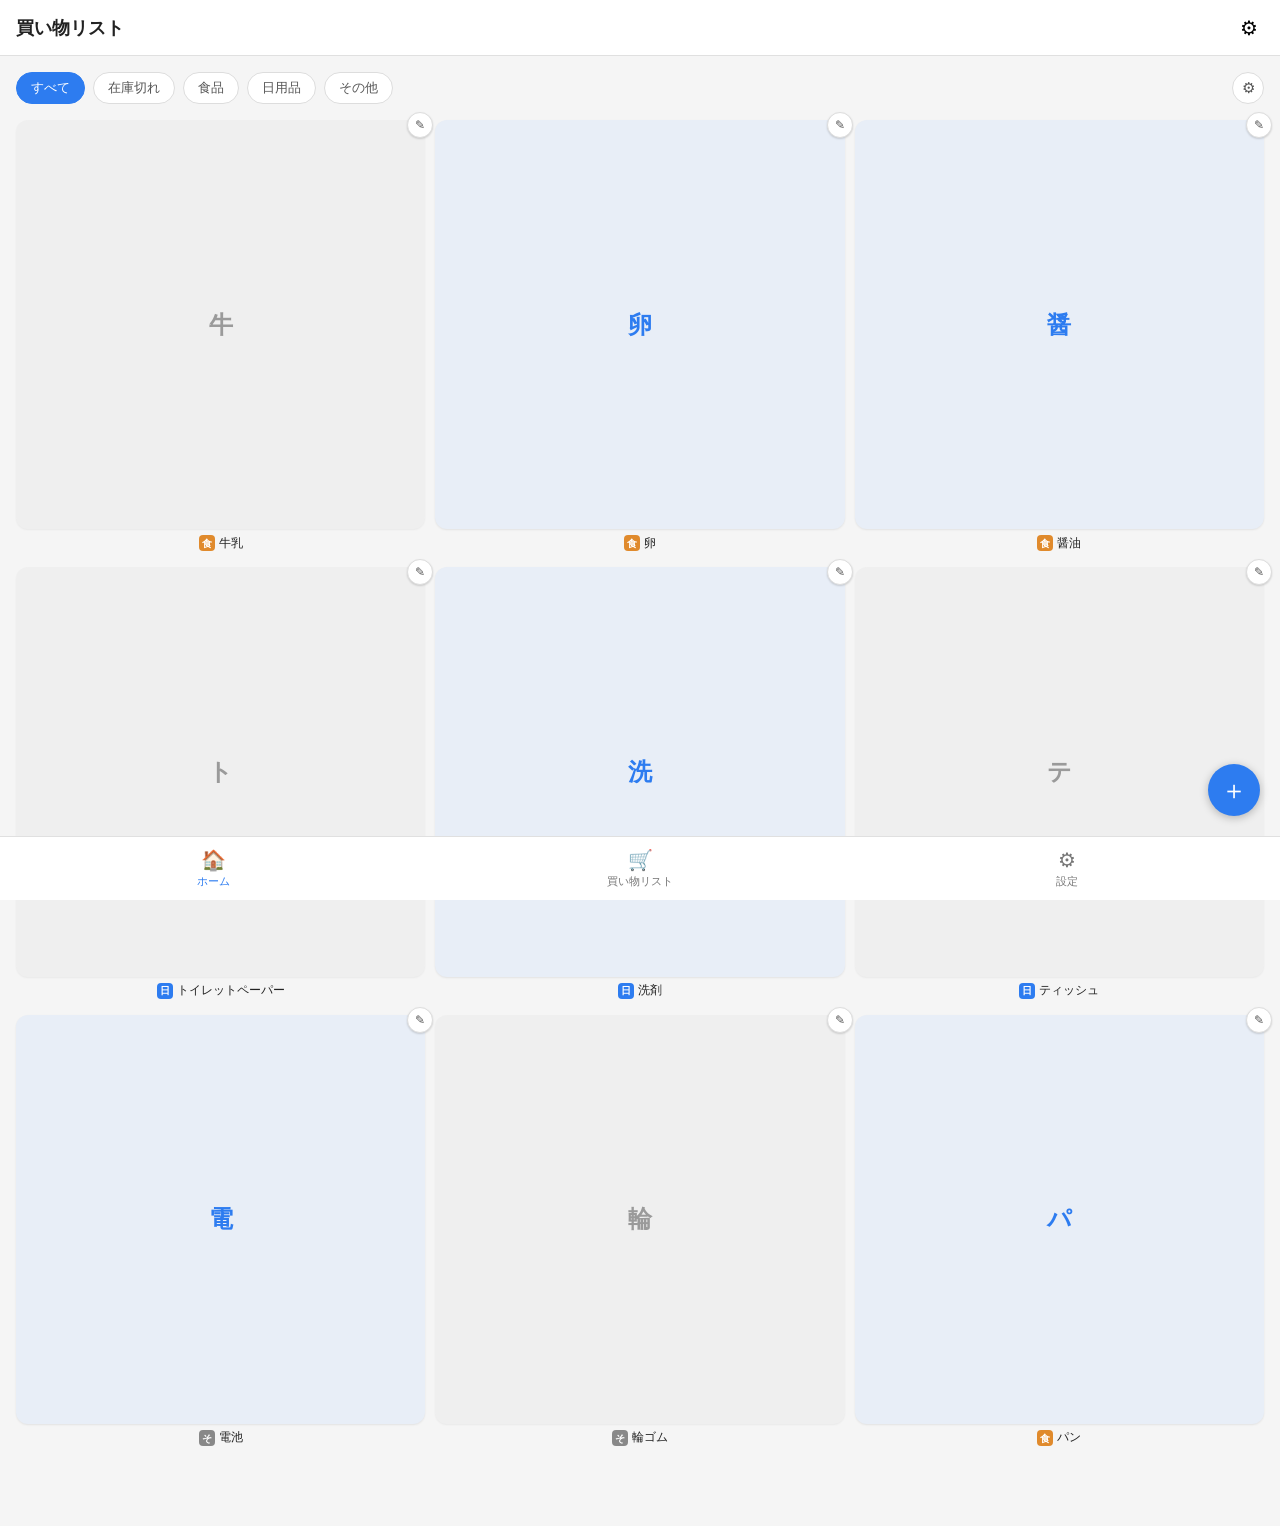
==== index.html @ 12164f93 "GitHub Pages公開用にルートの入口ページ(リダイレクト)を追加 - リポジトリ直下にindex.htmlを追加し、src/index.htmlへ自動遷移させる - GitHub Pagesを" ====
<!DOCTYPE html>
<html lang="ja">
<head>
  <meta charset="UTF-8">
  <meta name="viewport" content="width=device-width, initial-scale=1.0">
  <meta http-equiv="refresh" content="0; url=src/index.html">
  <title>買い物リスト</title>
</head>
<body>
  <p><a href="src/index.html">買い物リストを開く</a></p>
</body>
</html>
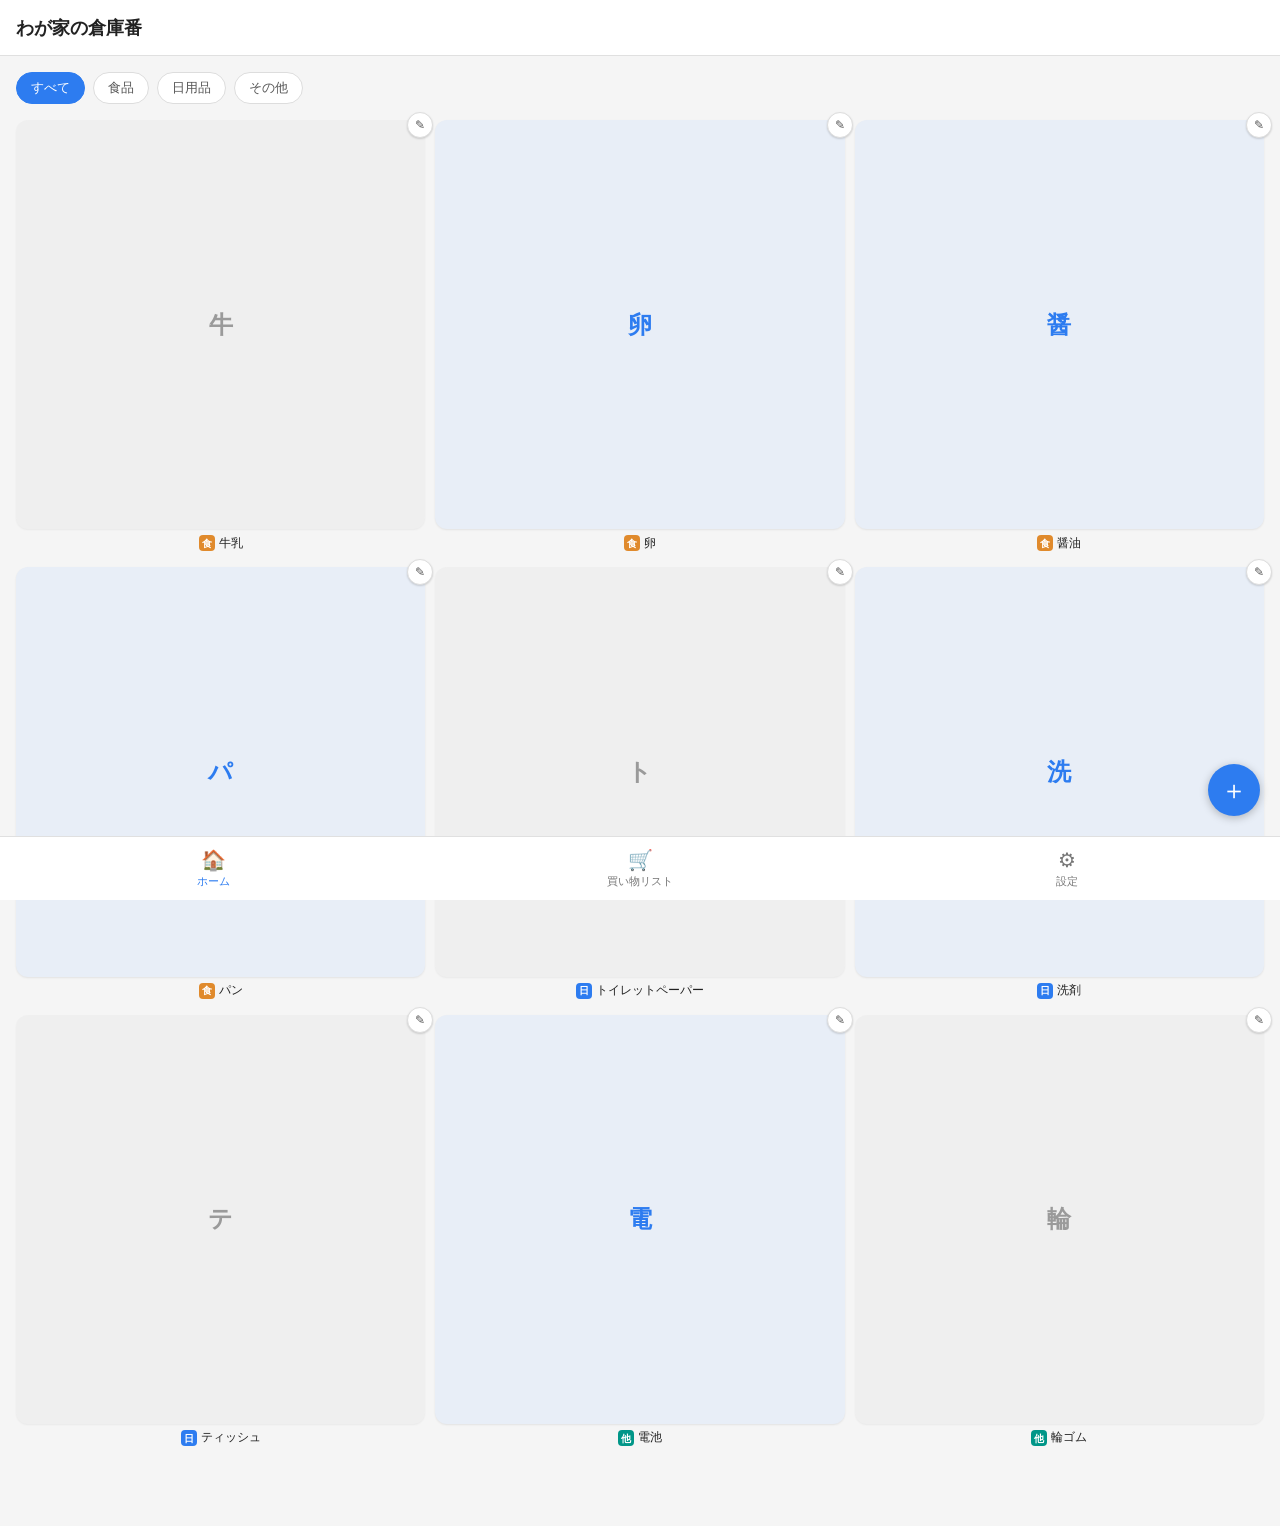
==== commit 5dc4d4ce: "アプリ名を「買い物リスト」から「わが家の倉庫番」に変更 - S2(ホーム画面)のヘッダーと、ブラウザタブのタイトル(src/index.html, ルートのindex.html)を   「わが家の倉庫" ====
--- a/index.html
+++ b/index.html
@@ -4,9 +4,9 @@
   <meta charset="UTF-8">
   <meta name="viewport" content="width=device-width, initial-scale=1.0">
   <meta http-equiv="refresh" content="0; url=src/index.html">
-  <title>買い物リスト</title>
+  <title>わが家の倉庫番</title>
 </head>
 <body>
-  <p><a href="src/index.html">買い物リストを開く</a></p>
+  <p><a href="src/index.html">わが家の倉庫番を開く</a></p>
 </body>
 </html>
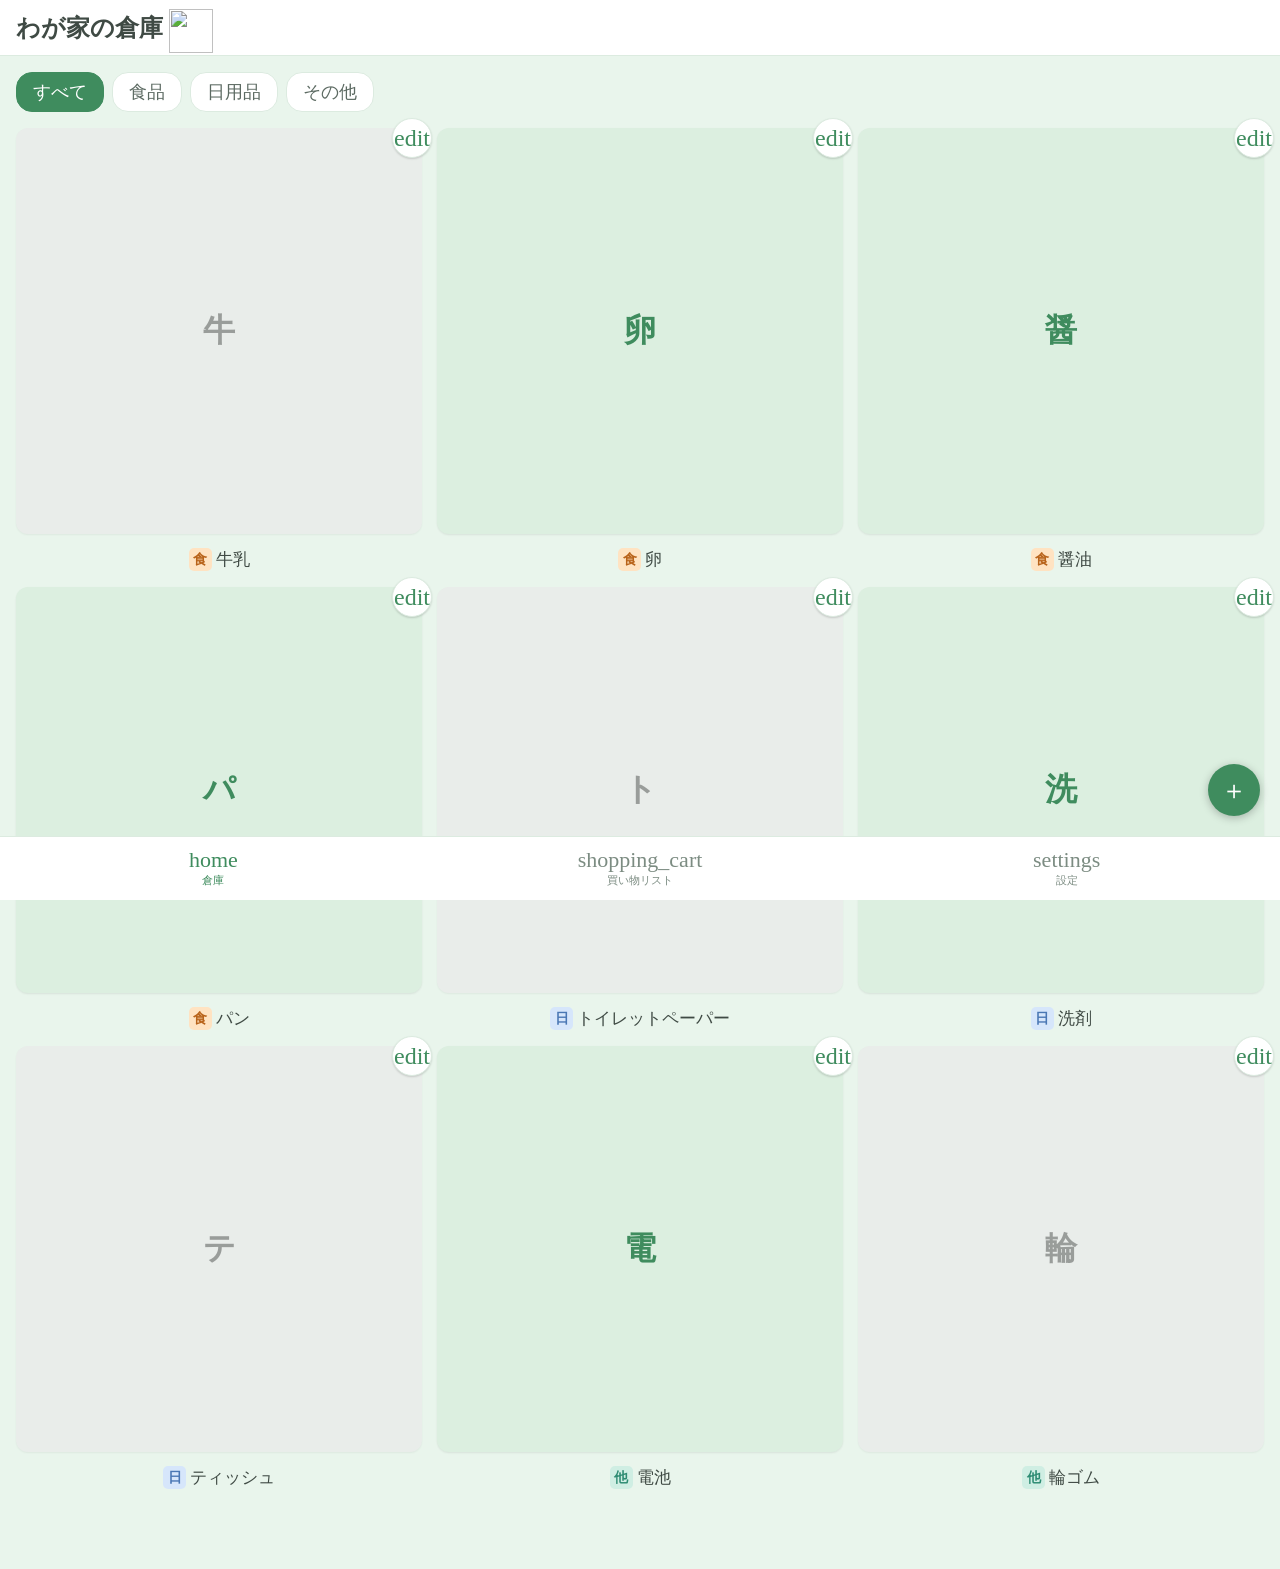
==== commit 5a52312e: "アプリ名を「わが家の倉庫番」から「わが家の倉庫」に変更 - src/index.html(タイトルタグ・ヘッダー表示)、ルートのindex.html(タイトル・リンク文言)、   style.cssの" ====
--- a/index.html
+++ b/index.html
@@ -4,9 +4,9 @@
   <meta charset="UTF-8">
   <meta name="viewport" content="width=device-width, initial-scale=1.0">
   <meta http-equiv="refresh" content="0; url=src/index.html">
-  <title>わが家の倉庫番</title>
+  <title>わが家の倉庫</title>
 </head>
 <body>
-  <p><a href="src/index.html">わが家の倉庫番を開く</a></p>
+  <p><a href="src/index.html">わが家の倉庫を開く</a></p>
 </body>
 </html>
